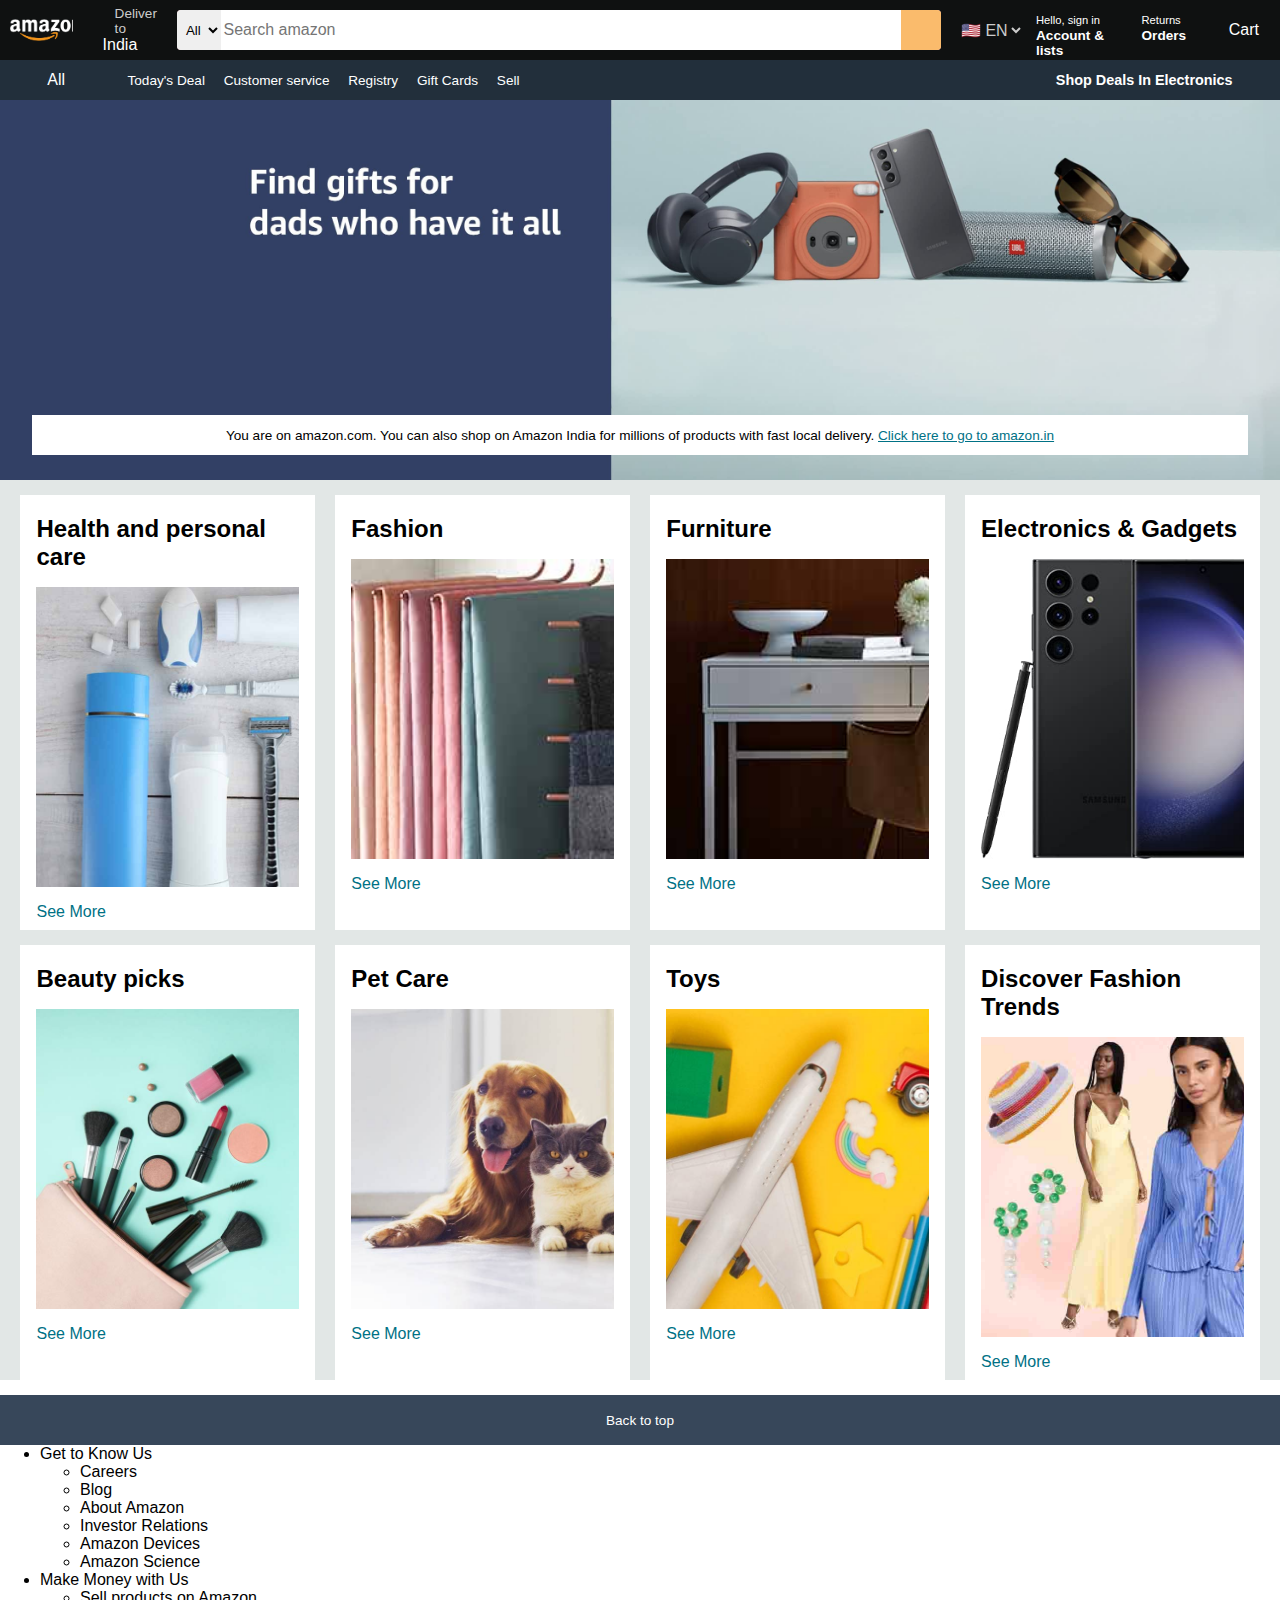
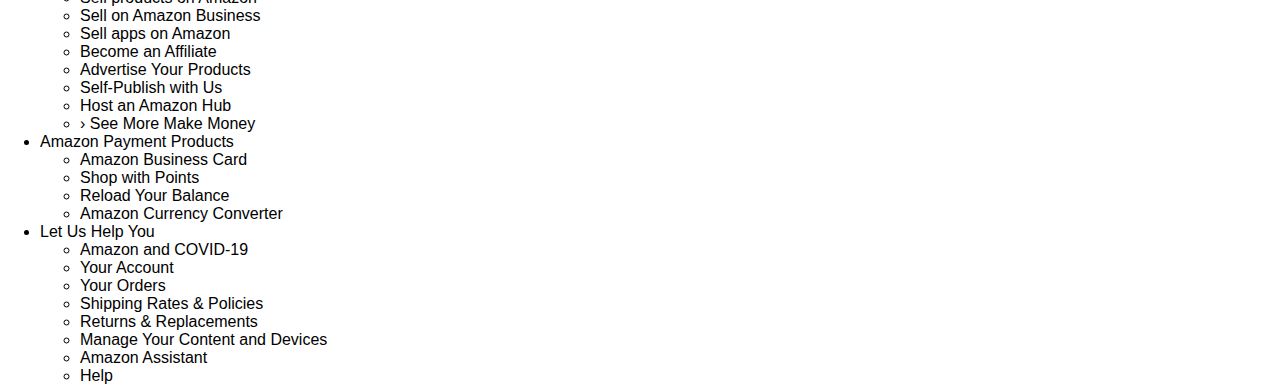
==== _01_Amazon_Clone/index.html @ 91b2e9ff "Added amazon's clone" ====
<!doctype html>
<html lang="en">
<head>
    <meta charset="UTF-8">
    <meta content="width=device-width, user-scalable=no, initial-scale=1.0, maximum-scale=1.0, minimum-scale=1.0"
          name="viewport">
    <meta content="ie=edge" http-equiv="X-UA-Compatible">
    <title>Amazon</title>
    <link href="style.css" rel="stylesheet">
    <link crossorigin="anonymous" href="https://cdnjs.cloudflare.com/ajax/libs/font-awesome/6.5.1/css/all.min.css"
          integrity="sha512-DTOQO9RWCH3ppGqcWaEA1BIZOC6xxalwEsw9c2QQeAIftl+Vegovlnee1c9QX4TctnWMn13TZye+giMm8e2LwA=="
          referrerpolicy="no-referrer" rel="stylesheet"/>
    <link href="https://fonts.cdnfonts.com/css/amazon-ember" rel="stylesheet">
</head>
<body>
<header>
    <div class="navbar">
        <div class="nav-logo border">
            <div class="logo">
            </div>
        </div>
        <div class="nav-address border">
            <p class="add-first">Deliver to</p>
            <div class="add-icon">
                <i class="fa-solid fa-location-dot"></i>
                <p class="add-second">India</p>
            </div>
        </div>
        <div class="nav-search">
            <select class="search-select">
                <option>All</option>
            </select>
            <input class="search-input" placeholder="Search amazon">
            <div class="search-icon">
                <i class="fa-solid fa-magnifying-glass"></i>
            </div>
        </div>
        <div class="nav-language border">
            <select class="language-select">
                <option>🇺🇸 EN</option>
            </select>
        </div>
        <div class="nav-signIn border">
            <p><span>Hello, sign in</span></p>
            <p class="nav-second">Account & lists</p>
        </div>
        <div class="return border">
            <p><span>Returns</span></p>
            <p class="nav-second">Orders</p>
        </div>
        <div class="nav-cart border">
            <i class="fa-solid fa-cart-shopping"></i>
            <p>Cart</p>
        </div>
    </div>
    <div class="panel">
        <div class="panel-all">
            <i class="fa-solid fa-bars"></i>
            All
        </div>
        <div class="panel-ops">
            <p>Today's Deal</p>
            <p>Customer service</p>
            <p>Registry</p>
            <p>Gift Cards</p>
            <p>Sell</p>
        </div>
        <div class="panel-deals">
            <p>Shop Deals In Electronics</p>
        </div>
    </div>
</header>

<div class="hero-section">
    <div class="hero-msg">
        <p>You are on amazon.com. You can also shop on Amazon India for millions of products with fast local delivery.
            <a href="">Click here to go to amazon.in</a></p>
    </div>
</div>

<div class="shop-section">
    <div class="box-1 box">
        <div class="box-Content">
        <h2>
            Health and personal care
        </h2>
        <div class="boxImage" style="background-image: url('Image/box2_image.jpg')" >

        </div>
        <p>See More</p>
        </div>

    </div>
    <div class="box-2 box">
        <div class="box-Content">
            <h2>
                Fashion
            </h2>
            <div class="boxImage" style="background-image: url('Image/box1_image.jpg')" >

            </div>
            <p>See More</p>
        </div>
    </div>
    <div class="box-3 box">
        <div class="box-Content">
            <h2>
                Furniture
            </h2>
            <div class="boxImage" style="background-image: url('Image/box3_image.jpg')" >

            </div>
            <p>See More</p>
        </div>
    </div>
    <div class="box-4 box">
        <div class="box-Content">
            <h2>
                Electronics & Gadgets
            </h2>
            <div class="boxImage" style="background-image: url('Image/box4_image.jpg')" >

            </div>
            <p>See More</p>
        </div>
    </div>
    <div class="box-5 box">
        <div class="box-Content">
            <h2>
                Beauty picks
            </h2>
            <div class="boxImage" style="background-image: url('Image/box5_image.jpg')" >

            </div>
            <p>See More</p>
        </div>
    </div>
        <div class="box-6 box">
            <div class="box-Content">
                <h2>
                    Pet Care
                </h2>
                <div class="boxImage" style="background-image: url('Image/box6_image.jpg')" >

                </div>
                <p>See More</p>
            </div>
        </div>
        <div class="box-7 box">
            <div class="box-Content">
                <h2>
                    Toys
                </h2>
                <div class="boxImage" style="background-image: url('Image/box7_image.jpg')" >

                </div>
                <p>See More</p>
            </div>
        </div>
        <div class="box-8 box">
            <div class="box-Content">
                <h2>
                    Discover Fashion Trends
                </h2>
                <div class="boxImage" style="background-image: url('Image/box8_image.jpg')" >

                </div>
                <p>See More</p>
            </div>
        </div>
</div>
<footer>
    <div class="foot-Panel-1">
        <p>Back to top</p>
    </div>
    <div>
        <ul>
            <li>
                <p>Get to Know Us</p>
                <ul>
                    <li>Careers</li>
                    <li>Blog</li>
                    <li>About Amazon</li>
                    <li>Investor Relations</li>
                    <li>Amazon Devices</li>
                    <li>Amazon Science</li>
                </ul>
            </li>
            <li>
                <p>Make Money with Us</p>
                <ul>
                    <li>Sell products on Amazon</li>
                    <li>Sell on Amazon Business</li>
                    <li>Sell apps on Amazon</li>
                    <li>Become an Affiliate</li>
                    <li>Advertise Your Products</li>
                    <li>Self-Publish with Us</li>
                    <li>Host an Amazon Hub</li>
                    <li>› See More Make Money</li>
                </ul>
            </li>
            <li>
                <p>Amazon Payment Products</p>
                <ul>
                    <li>Amazon Business Card</li>
                    <li>Shop with Points</li>
                    <li>Reload Your Balance</li>
                    <li>Amazon Currency Converter</li>
                </ul>
            </li>
            <li>
                <p>Let Us Help You</p>
                <ul>
                    <li>Amazon and COVID-19</li>
                    <li>Your Account</li>
                    <li>Your Orders</li>
                    <li>Shipping Rates & Policies</li>
                    <li>Returns & Replacements</li>
                    <li>Manage Your Content and Devices</li>
                    <li>Amazon Assistant</li>
                    <li>Help</li>
                </ul>
            </li>
        </ul>
    </div>
</footer>
</body>
</html>
---- _01_Amazon_Clone/style.css ----
* {
    margin: 0;
    font-family: 'Amazon Ember', sans-serif;
}

.navbar {
    height: 60px;
    background-color: #0f1111;
    color: white;
    display: flex;
    align-items: center;
    justify-content: space-evenly;
}
.nav-logo {
    height: 50px;
    width: 120px;
}
.logo {
    background-image: url("Image/amazon_logo.png");
    background-size: cover;
    height: 50px;
    width: 100%;
}

.border {
    border: 1.5px solid transparent;
}
.border:hover {
    border: 1.5px solid white;
}

/* **** Box 2 *****/

.nav-address{
    width: 120px;
    margin-left: 10px;
    padding: 0 10px 0 10px;
}

.add-first {
    color: #cccccc;
    font-size: 0.85rem;
    margin-left: 20px;
}
.add-icon{
    display: flex;
    align-items: center;
}

.add-second {
    font-size: 1rem;
    margin-left: 8px;
}

/* ***Box-3*** */
.nav-search{
    display: flex;
    justify-content: space-evenly;
    width: 100%;
    height: 40px;
    border-radius: 4px;
    background-color: pink;
}

.search-select {
    background-color: F3F3F3;
    width: 50px;
    text-align: center;
    border-top-left-radius: 4px;
    border-bottom-left-radius: 4px;
    border: none;
}

.search-input {
    width: 100%;
    border: none;
    font-size: 1rem;
}

.search-icon {
    width: 45px;
    display: flex;
    justify-content: center;
    align-items: center;
    font-size: 1.2rem;
    background-color: #fabb6c;
    color: #0f1111;
    border-top-right-radius: 4px;
    border-bottom-right-radius: 4px;
}

/* ***Box-4*** */
.nav-language {
    height: 40px;
    margin-left: 15px;
}

.language-select {
    height: 100%;
    font-size: 1rem;
    background-color: #0f1111;
    color: #cccccc;
    border: none;
}

/* ***Box-5-6*** */
.nav-signIn {
    width: 140px;
    height: 40px;
    margin-left: 10px;
}
.return {
    width: 80px;
    height: 40px;
    margin-left: 20px;
}
.nav-signIn span {
    font-size: 0.7rem;
}

.return span {
    font-size: 0.7rem;
}
.nav-second {
    font-size: 0.85rem;
    font-weight: 700;
}

.nav-search:hover {
    border: 2px solid orange;
}

/* ***Box-7*** */
.nav-cart {
    width: 80px;
    display: flex;
    margin-left: 20px;
    margin-right: 20px;
    place-content: end;
}
.nav-cart i {
    font-size: 25px;
    margin-right: 10px;
}

/* ***Panel*** */
.panel {
    height: 40px;
    background-color: #222f3b;
    display: flex;
    color: white;
    align-items: center;
    justify-content: space-evenly;
}
.panel-ops p{
    display: inline;
    margin-left: 15px;
}
.panel-ops {
    width: 70%;
    font-size: 0.85rem;
}

.panel-deals {
    font-size: 0.9rem;
    font-weight: 700;
}

/* ***Hero Section*** */
.hero-section {
    background-image: url("Image/hero_image.jpg");
    background-size: cover;
    height: 380px;
    display: flex;
    justify-content: center;
    align-items: end;
}

.hero-msg {
    background-color: white;
    color: black;
    height: 40px;
    width: 95%;
    display: flex;
    align-items: center;
    justify-content: center;
    font-size: 0.85rem;
    margin-bottom: 25px;
}

.hero-msg a {
    color: #007185;
}

/* *** Shopping Section *** */
.shop-section {
    display: flex;
    flex-wrap: wrap;
    justify-content: space-evenly;
    background-color: #e2e7e6;
}
.box {
    height: 400px;
    width: 23%;
    background-color: white;
    padding: 20px 0 15px ;
    margin-top: 15px;
}

.boxImage {
    height: 300px;
    background-size: cover;
    margin-top: 1rem;
    margin-bottom: 1rem;
}

.box-Content {
    margin-left: 1rem;
    margin-right: 1rem;
}

.box-Content p {
    color: #007185;
}

/* *** Foot Panel *** */
footer {
    margin-top: 15px;
}
.foot-Panel-1 {
    background-color: #37475a;
    color: white;
    height: 50px;
    display: flex;
    justify-content: center;
    align-items: center;
    font-size: 0.85rem;
}
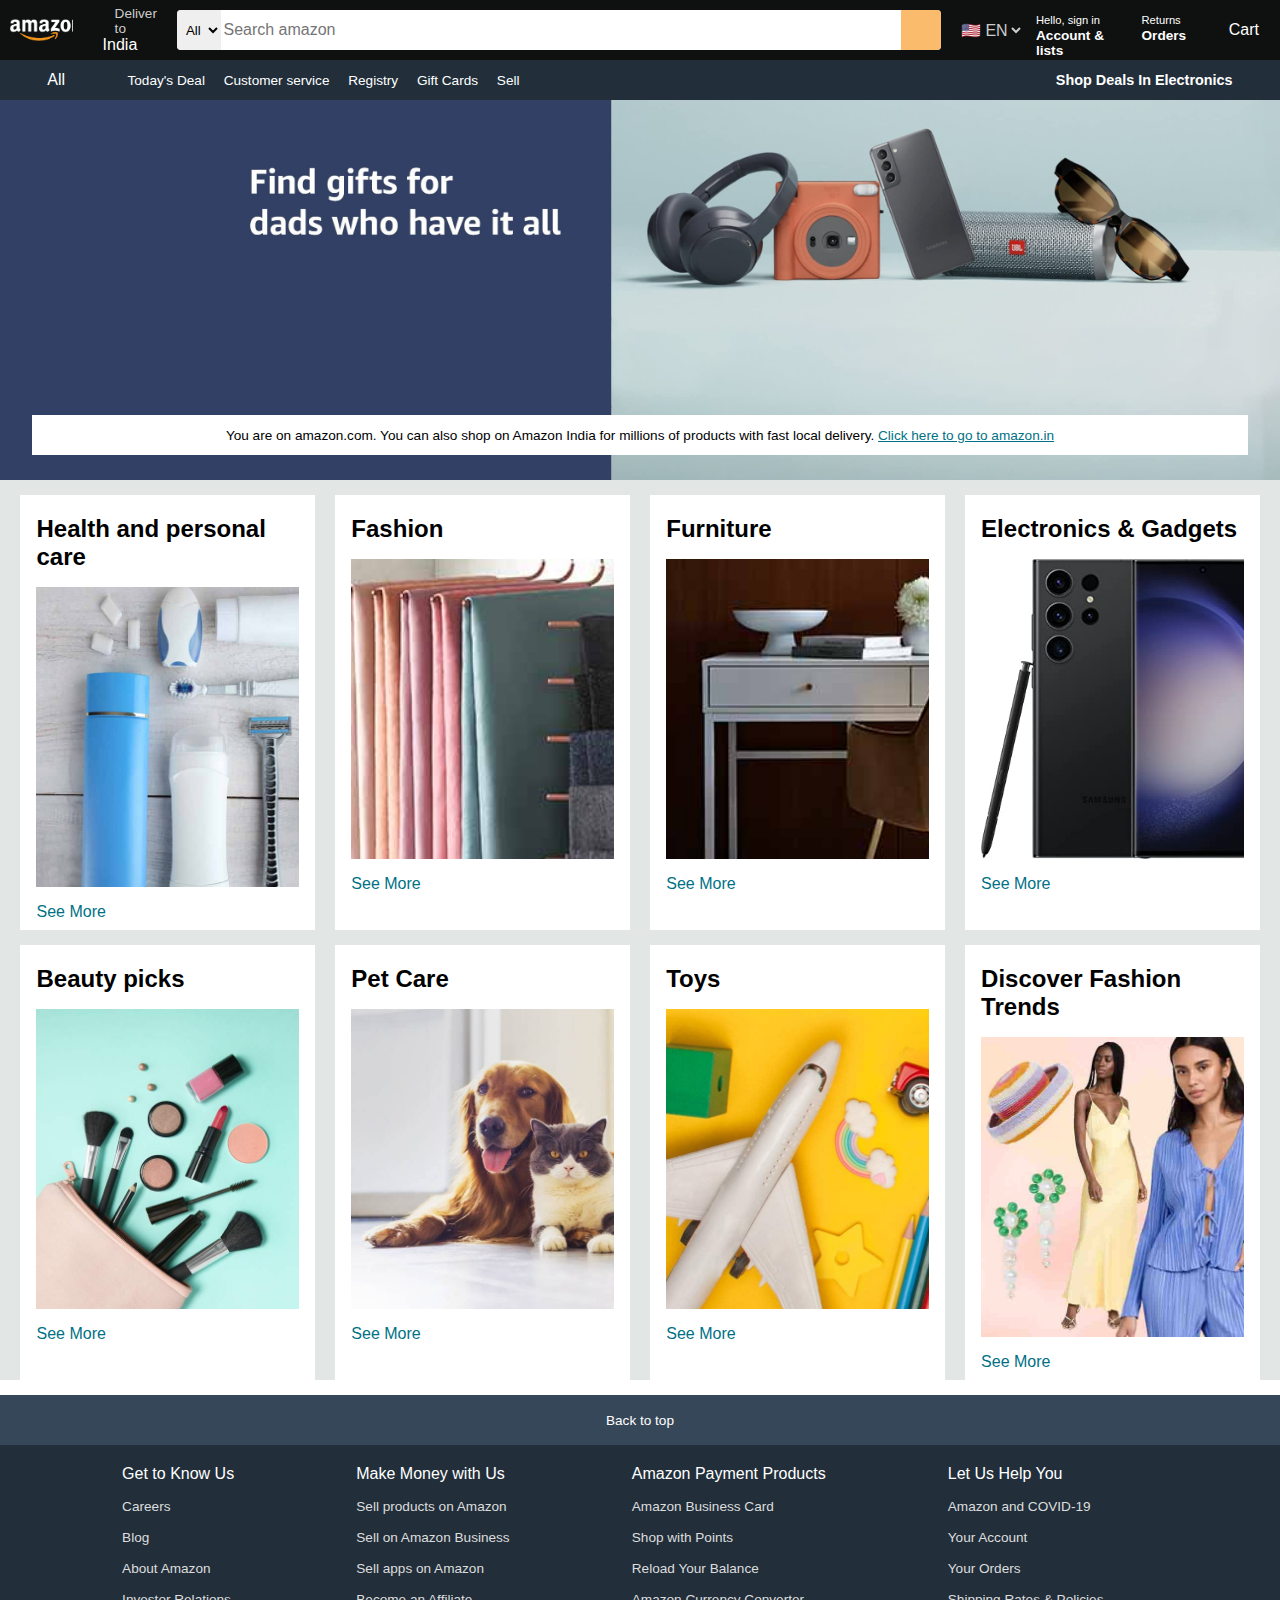
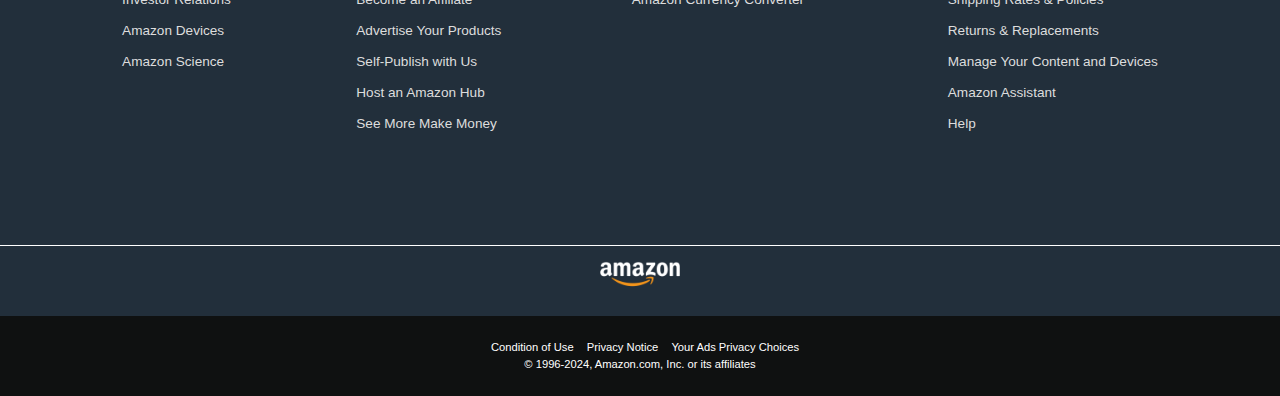
==== commit 98ee4caf: "Completed Clone" ====
--- a/_01_Amazon_Clone/index.html
+++ b/_01_Amazon_Clone/index.html
@@ -173,55 +173,63 @@
     <div class="foot-Panel-1">
         <p>Back to top</p>
     </div>
-    <div>
-        <ul>
-            <li>
-                <p>Get to Know Us</p>
-                <ul>
-                    <li>Careers</li>
-                    <li>Blog</li>
-                    <li>About Amazon</li>
-                    <li>Investor Relations</li>
-                    <li>Amazon Devices</li>
-                    <li>Amazon Science</li>
-                </ul>
-            </li>
-            <li>
-                <p>Make Money with Us</p>
-                <ul>
-                    <li>Sell products on Amazon</li>
-                    <li>Sell on Amazon Business</li>
-                    <li>Sell apps on Amazon</li>
-                    <li>Become an Affiliate</li>
-                    <li>Advertise Your Products</li>
-                    <li>Self-Publish with Us</li>
-                    <li>Host an Amazon Hub</li>
-                    <li>› See More Make Money</li>
-                </ul>
-            </li>
-            <li>
-                <p>Amazon Payment Products</p>
-                <ul>
-                    <li>Amazon Business Card</li>
-                    <li>Shop with Points</li>
-                    <li>Reload Your Balance</li>
-                    <li>Amazon Currency Converter</li>
-                </ul>
-            </li>
-            <li>
-                <p>Let Us Help You</p>
-                <ul>
-                    <li>Amazon and COVID-19</li>
-                    <li>Your Account</li>
-                    <li>Your Orders</li>
-                    <li>Shipping Rates & Policies</li>
-                    <li>Returns & Replacements</li>
-                    <li>Manage Your Content and Devices</li>
-                    <li>Amazon Assistant</li>
-                    <li>Help</li>
-                </ul>
-            </li>
-        </ul>
+    <div class="foot-panel2">
+
+        <div class="foot-panel2-Content">
+            <p>Get to Know Us</p>
+            <a href="">Careers</a>
+            <a href="">Blog</a>
+            <a href="">About Amazon</a>
+            <a href="">Investor Relations</a>
+            <a href="">Amazon Devices</a>
+            <a href="">Amazon Science</a>
+        </div>
+
+        <div class="foot-panel2-Content">
+            <p>Make Money with Us</p>
+            <a href="">Sell products on Amazon</a>
+            <a href="">Sell on Amazon Business</a>
+            <a href="">Sell apps on Amazon</a>
+            <a href="">Become an Affiliate</a>
+            <a href="">Advertise Your Products</a>
+            <a href="">Self-Publish with Us</a>
+            <a href="">Host an Amazon Hub</a>
+            <a href="">See More Make Money</a>
+        </div>
+
+        <div class="foot-panel2-Content">
+            <p>Amazon Payment Products</p>
+            <a href="">Amazon Business Card</a>
+            <a href="">Shop with Points</a>
+            <a href="">Reload Your Balance</a>
+            <a href="">Amazon Currency Converter</a>
+        </div>
+
+        <div class="foot-panel2-Content">
+            <p>Let Us Help You</p>
+            <a href="">Amazon and COVID-19</a>
+            <a href="">Your Account</a>
+            <a href="">Your Orders</a>
+            <a href="">Shipping Rates & Policies</a>
+            <a href="">Returns & Replacements</a>
+            <a href="">Manage Your Content and Devices</a>
+            <a href="">Amazon Assistant</a>
+            <a href="">Help</a>
+        </div>
+    </div>
+    <div class="foot-panel3">
+        <div class="logo">
+        </div>
+    </div>
+    <div class="foot-Panel4">
+        <div class="pages">
+            <a href="">Condition of Use</a>
+            <a href="">Privacy Notice</a>
+            <a href="">Your Ads Privacy Choices</a>
+        </div>
+        <div class="copyright">
+            <p>© 1996-2024, Amazon.com, Inc. or its affiliates</p>
+        </div>
     </div>
 </footer>
 </body>
--- a/_01_Amazon_Clone/style.css
+++ b/_01_Amazon_Clone/style.css
@@ -235,4 +235,66 @@
     justify-content: center;
     align-items: center;
     font-size: 0.85rem;
+}
+
+/* ***Foot Panel-2*** */
+.foot-panel2 {
+    background-color: #222f3b;
+    color: white;
+    height: 400px;
+    display: flex;
+    justify-content: space-evenly;
+}
+
+.foot-panel2-Content {
+    margin-top: 20px;
+}
+
+.foot-panel2 a {
+    color: #dddddd;
+    display: block;
+    font-size: 0.85rem;
+    margin-top: 1rem;
+    text-decoration: none;
+}
+
+/* ***Foot Panel-3*** */
+.foot-panel3 {
+    background-color: #222f3b;
+    color: white;
+    border-top: 0.5px solid white;
+    height: 70px;
+    display: flex;
+    justify-content: center;
+}
+
+.foot-panel3 .logo {
+    background-image: url("Image/amazon_logo.png");
+    background-size: cover;
+    height: 50px;
+    width: 100px;
+}
+
+/* ***Foot Panel-4*** */
+.foot-Panel4 {
+    background-color: #0f1111;
+    color: white;
+    height: 80px;
+}
+
+.pages {
+    font-size: 0.7rem;
+    text-align: center;
+    padding: 25px 0 0 0;
+}
+
+.pages a {
+    color: white;
+    text-decoration: none;
+    margin-left: 10px;
+}
+.copyright {
+    font-size: 0.7rem;
+    padding-top: 5px;
+    text-align: center;
 }